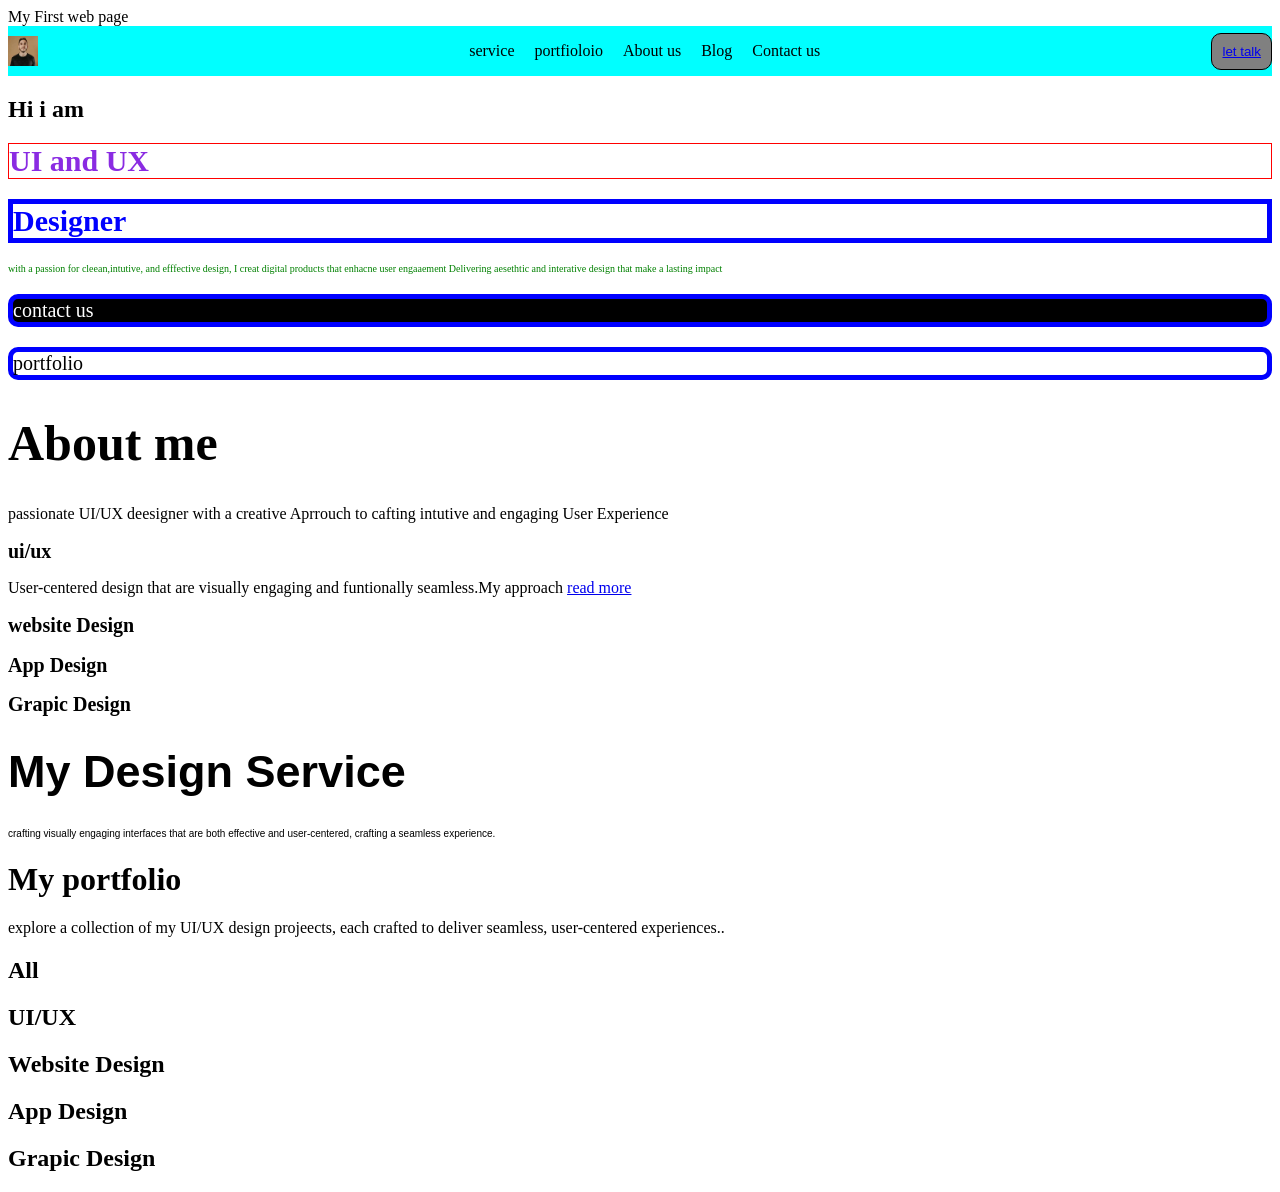
==== index.html @ 85919f8f "done peyen pic on the web" ====
<html lang="en-us-kh">
  <head>
    <meta charset="UTF8" />
    <tittle>My First web page</tittle>
    <link rel="stylesheet" href="style.css" />
  </head>

  <body>
    <header class="header">
      <img
        src="./asset/download.jpg"
        alt="jinomoto piseyrio"
        height="30"
        width="30"
      />

      <ul>
        <li>service</li>
        <li>portfioloio</li>
        <li>About us</li>
        <li>Blog</li>
        <li>Contact us</li>
      </ul>

      <button type="button"><a href="lets-talk.html">let talk</a></button>
    </header>
    <h2>Hi i am</h2>
    <h1 id="ux">UI and UX</h1>
    <h1 id="ui">Designer</h1>
    <p id="paragraph">
      with a passion for cleean,intutive, and efffective design, I creat digital
      products that enhacne user engaaement Delivering aesethtic and interative
      design that make a lasting impact
    </p>
    <p id="contact">contact us</p>
    <p id="portfolio">portfolio</p>
    <h1 id="AM">About me</h1>
    <p>
      passionate UI/UX deesigner with a creative Aprrouch to cafting intutive
      and engaging User Experience
    </p>
    <h2 id="uud">ui/ux</h2>
    <p> User-centered design that are visually engaging and funtionally seamless.My approach <a href="read-more.html">read more</a> </p>

       <h2 id="wbd">website Design</h2>
    <h2 id="AD">App Design</h2>
    <h2 id="GD">Grapic Design</h2>
    <h1 id="MDS">My Design Service</h1>
    <p id="service-intro">
      crafting visually engaging interfaces that are both effective and
      user-centered, crafting a seamless experience.
    </p>
    <h1>My portfolio</h1>
    <p>
      explore a collection of my UI/UX design projeects, each crafted to deliver
      seamless, user-centered experiences..
    </p>
    <h2>All</h2>
    <h2>UI/UX</h2>
    <h2>Website Design</h2>
    <h2>App Design</h2>
    <h2>Grapic Design</h2>
  </body>
</html>
---- style.css ----
body {
  background-color: white;
}

.header {
  background-color: aqua;
  display: flex;

  justify-content: space-between;
  align-items: center;
}

.header ul {
  background-color: aqua;
  display: flex;
  list-style-type: none;
  justify-content: space-between;
  align-items: justify-between;
  gap: 20px;
}

.header button {
  background-color: gray;
  border: 1px solid black;
  padding: 10px;
  border-radius: 10px;
}

.header button:hover {
  background-color: red;
}

#ux {
  color: blueviolet;
  gap: 100px;
  size: 30px;
  font-size: 30px;
  border: 1px solid red;
}
#ui {
  color: blue;
  gap: 100px;
  size: 30px;
  font-size: 30px;
  border: 5px solid blue;
}

#paragraph {
  color: green;
  gap: 30px;
  size: 80px;
  font-size: 10px;
}

#contact {
  color: white;
  gap: 30px;
  size: 80px;
  font-size: 20px;
  border: 5px solid blue;
  background-color: black;
  border-radius: 10px;
}
#portfolio {
  color: black;
  gap: 20px;
  size: 80px;
  font-size: 20px;
  border: 5px solid blue;
  background-color: white;
  border-radius: 10px;
}
#Am {
  color: black;
  font-size: 50px;
  background-color: white;
}
#MDS {
  font-family: Arial, sans-serif;
  color: black;
  font-size: 45px;
  gap: 20px;
}

#uud {
  color: black;
  gap: 20px;
  font-size: 20px;
  font-family: Cambria, Cochin, Georgia, Times, "Times New Roman", serif;
}

#wbd {
  color: black;
  gap: 20px;
  font-size: 20px;
  font-family: Cambria, Cochin, Georgia, Times, "Times New Roman", serif;
}
#AD {
  color: black;
  gap: 20px;
  font-size: 20px;
  font-family: Cambria, Cochin, Georgia, Times, "Times New Roman", serif;
}
#GD {
  color: black;
  gap: 20px;
  font-size: 20px;
  font-family: Cambria, Cochin, Georgia, Times, "Times New Roman", serif;
}

#service-intro {
  font-family: Arial, sans-serif;
  color: black;
  font-size: 10px;
  gap: 5px;
}
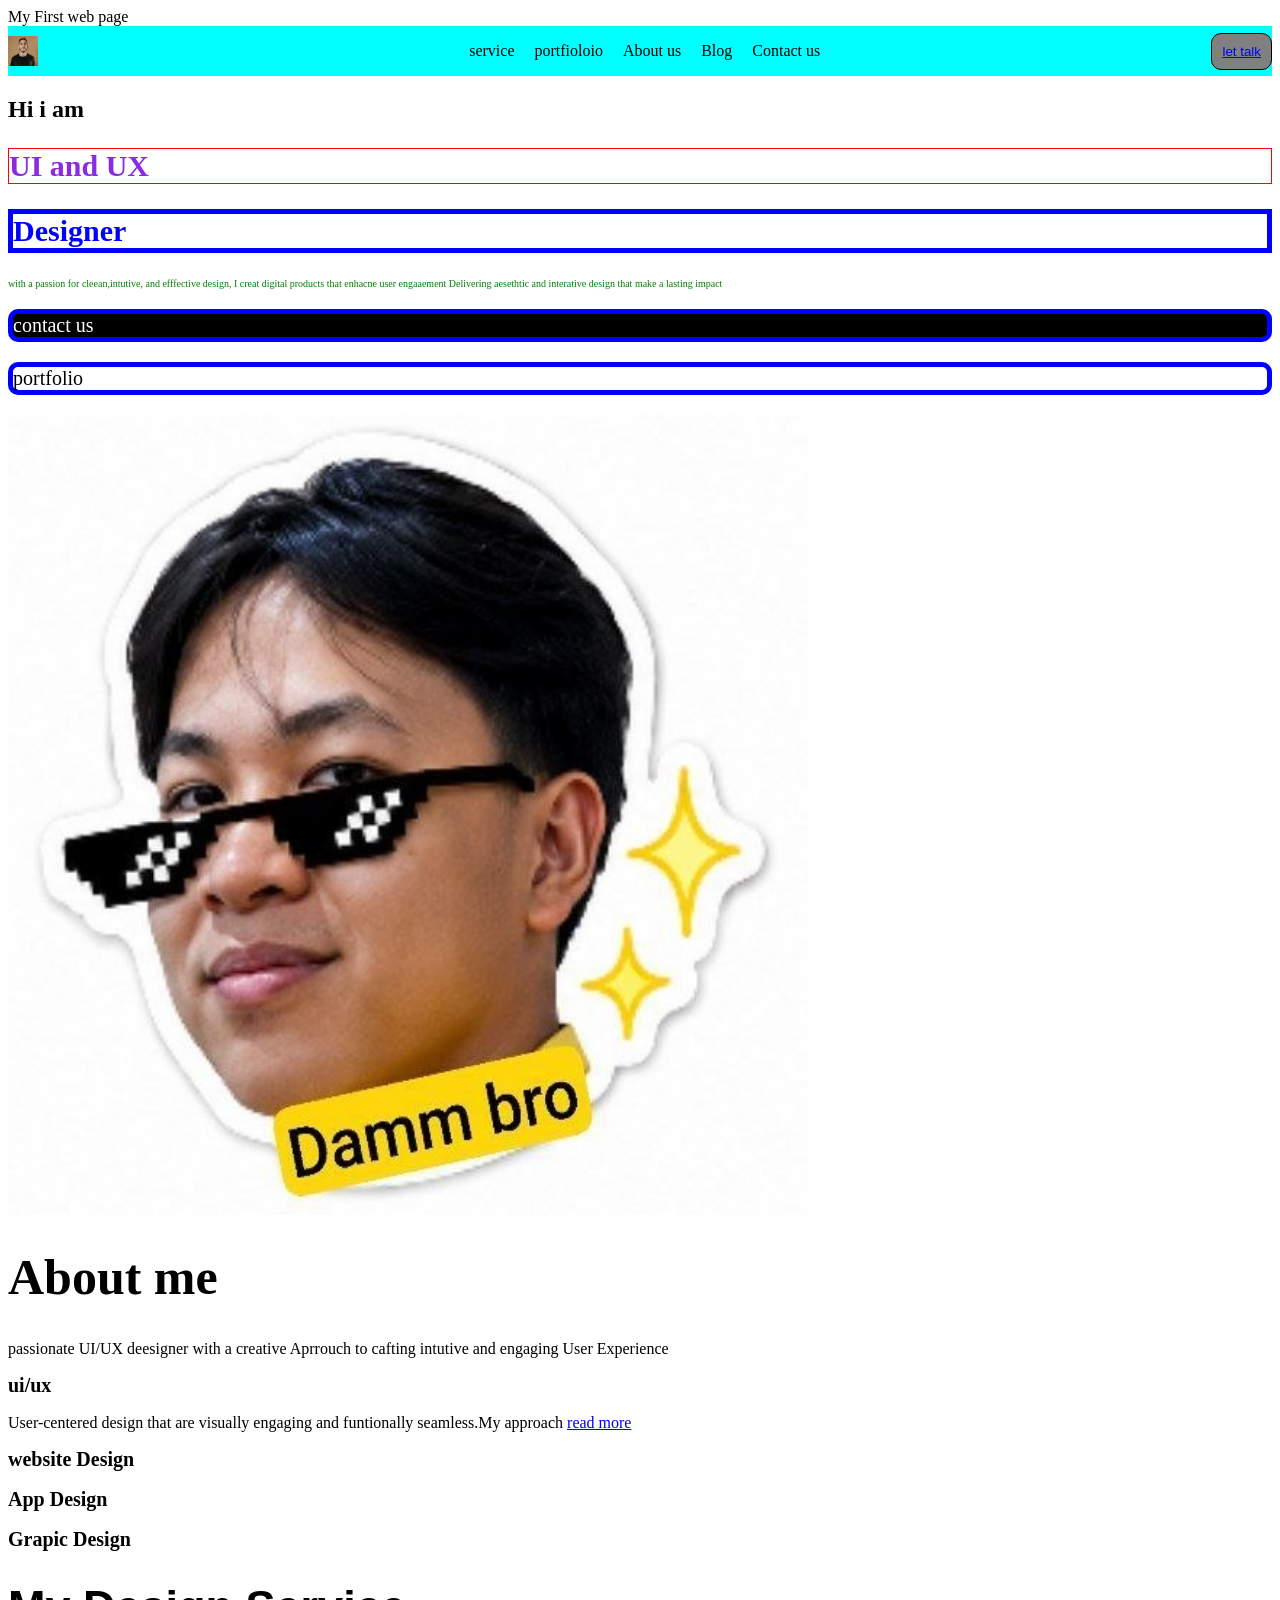
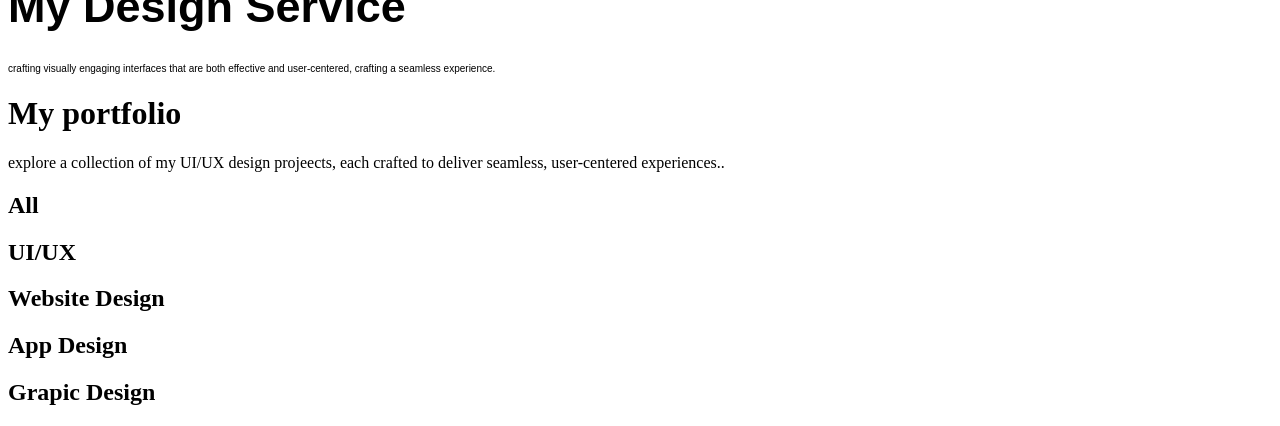
==== commit 1b73753c: "bro i so'" ====
--- a/index.html
+++ b/index.html
@@ -24,6 +24,7 @@
 
       <button type="button"><a href="lets-talk.html">let talk</a></button>
     </header>
+    <nav>
     <h2>Hi i am</h2>
     <h1 id="ux">UI and UX</h1>
     <h1 id="ui">Designer</h1>
@@ -34,6 +35,11 @@
     </p>
     <p id="contact">contact us</p>
     <p id="portfolio">portfolio</p>
+    </nav>
+    <nav>
+      <img src="./asset/py.jpg" alt="py" height="800" width="800" />
+
+    </nav>
     <h1 id="AM">About me</h1>
     <p>
       passionate UI/UX deesigner with a creative Aprrouch to cafting intutive
--- a/style.css
+++ b/style.css
@@ -114,3 +114,10 @@
   font-size: 10px;
   gap: 5px;
 }
+
+#upper {
+  display: flex;
+  grid-row: 1/2;
+  grid-column: 1/3;
+  
+}
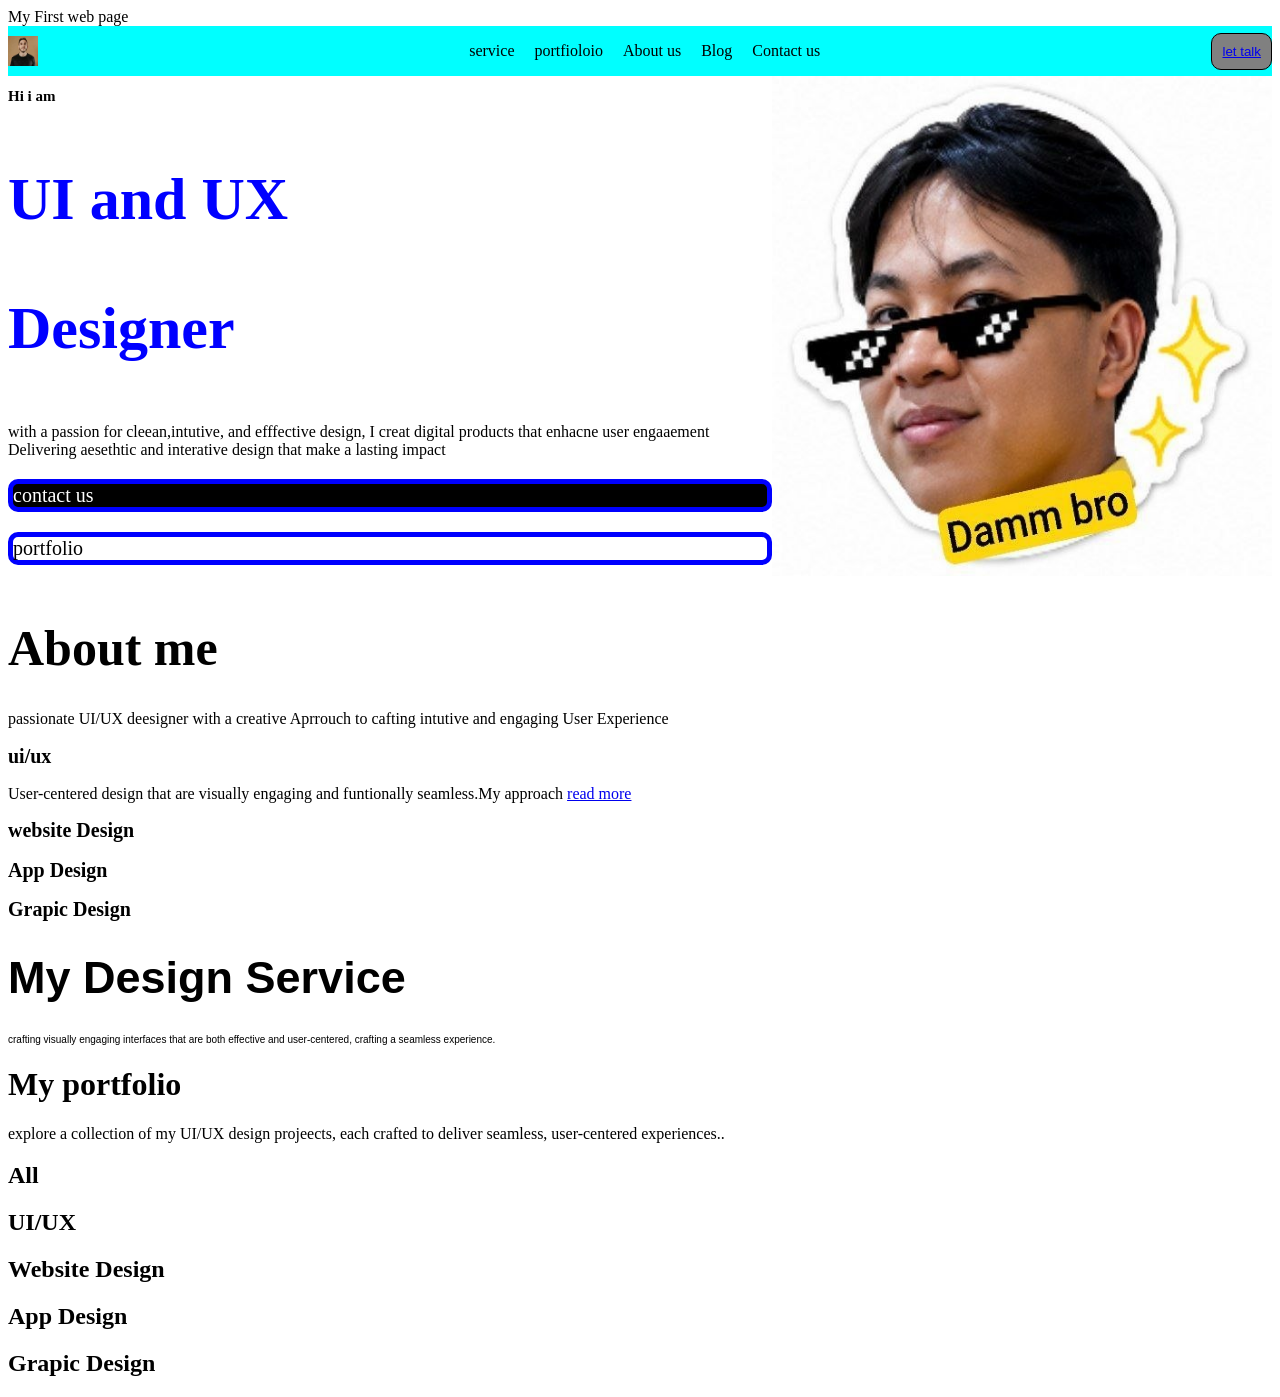
==== commit ccb3ccd8: "fix ban klash" ====
--- a/index.html
+++ b/index.html
@@ -24,31 +24,37 @@
 
       <button type="button"><a href="lets-talk.html">let talk</a></button>
     </header>
-    <nav>
-    <h2>Hi i am</h2>
-    <h1 id="ux">UI and UX</h1>
-    <h1 id="ui">Designer</h1>
-    <p id="paragraph">
-      with a passion for cleean,intutive, and efffective design, I creat digital
-      products that enhacne user engaaement Delivering aesethtic and interative
-      design that make a lasting impact
-    </p>
-    <p id="contact">contact us</p>
-    <p id="portfolio">portfolio</p>
-    </nav>
-    <nav>
-      <img src="./asset/py.jpg" alt="py" height="800" width="800" />
-
-    </nav>
+    <main>
+      <nav class="upper">
+        <nav>
+          <h2 class="upper-2">Hi i am</h2>
+          <h1 class="upper-3" >UI and UX</h1>
+          <h1 class="upper-4">Designer</h1>
+          <p class="upper-5">
+            with a passion for cleean,intutive, and efffective design, I creat
+            digital products that enhacne user engaaement Delivering aesethtic
+            and interative design that make a lasting impact
+          </p>
+          <p id="contact">contact us</p>
+          <p id="portfolio">portfolio</p>
+        </nav>
+        <nav>
+          <img src="./asset/py.jpg" alt="py" height="500" width="500" />
+        </nav>
+      </nav>
+    </main>
     <h1 id="AM">About me</h1>
     <p>
       passionate UI/UX deesigner with a creative Aprrouch to cafting intutive
       and engaging User Experience
     </p>
     <h2 id="uud">ui/ux</h2>
-    <p> User-centered design that are visually engaging and funtionally seamless.My approach <a href="read-more.html">read more</a> </p>
+    <p>
+      User-centered design that are visually engaging and funtionally
+      seamless.My approach <a href="read-more.html">read more</a>
+    </p>
 
-       <h2 id="wbd">website Design</h2>
+    <h2 id="wbd">website Design</h2>
     <h2 id="AD">App Design</h2>
     <h2 id="GD">Grapic Design</h2>
     <h1 id="MDS">My Design Service</h1>
--- a/style.css
+++ b/style.css
@@ -115,9 +115,32 @@
   gap: 5px;
 }
 
-#upper {
+.upper {
+   background-color: white;
   display: flex;
-  grid-row: 1/2;
-  grid-column: 1/3;
+  list-style-type: none;
+  justify-content: space-between;
+  align-items: justify-between;
+  font-family:'Times New Roman', Times, serif
+
+}
+
+.upper-2 {
+  color: black;
+  font-size: 15px;
+  font-family:'Times New Roman', Times, serif
+}
+
+.upper-3 {
+  color: blue;
+  font-size: 60px;
+  font-family:'Times New Roman', Times, serif
   
 }
+.upper-4 {
+  color: blue;
+  font-size: 60px;
+  font-family:'Times New Roman', Times, serif
+  
+}
+
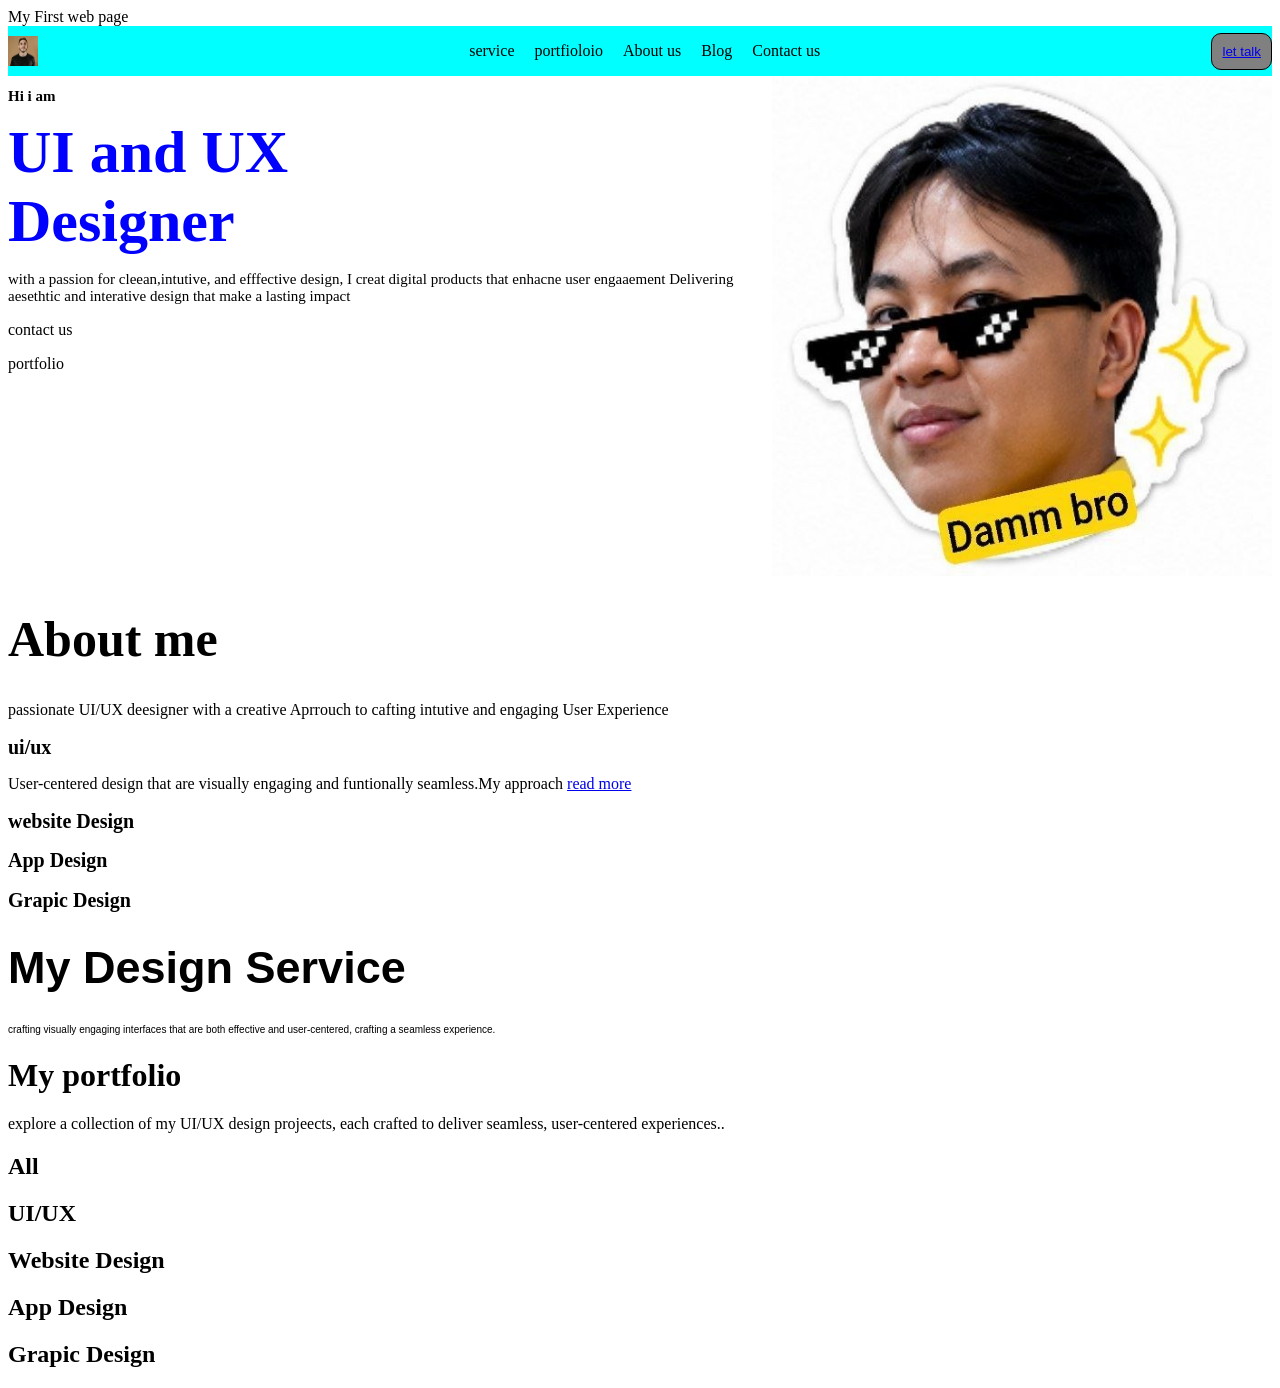
==== commit 5da91945: "here bro bro" ====
--- a/index.html
+++ b/index.html
@@ -28,15 +28,17 @@
       <nav class="upper">
         <nav>
           <h2 class="upper-2">Hi i am</h2>
-          <h1 class="upper-3" >UI and UX</h1>
+          <h1 class="upper-3">UI and UX</h1>
           <h1 class="upper-4">Designer</h1>
           <p class="upper-5">
             with a passion for cleean,intutive, and efffective design, I creat
             digital products that enhacne user engaaement Delivering aesethtic
             and interative design that make a lasting impact
           </p>
-          <p id="contact">contact us</p>
-          <p id="portfolio">portfolio</p>
+          <nav >
+          <p >contact us</p>
+          <p >portfolio</p>
+          </nav>
         </nav>
         <nav>
           <img src="./asset/py.jpg" alt="py" height="500" width="500" />
--- a/style.css
+++ b/style.css
@@ -52,13 +52,14 @@
   font-size: 10px;
 }
 
+
 #contact {
   color: white;
   gap: 30px;
   size: 80px;
   font-size: 20px;
   border: 5px solid blue;
-  background-color: black;
+  background-color: blue ;
   border-radius: 10px;
 }
 #portfolio {
@@ -66,9 +67,9 @@
   gap: 20px;
   size: 80px;
   font-size: 20px;
-  border: 5px solid blue;
+  border: 3px solid blue;
   background-color: white;
-  border-radius: 10px;
+  border-radius: 5px;
 }
 #Am {
   color: black;
@@ -121,26 +122,35 @@
   list-style-type: none;
   justify-content: space-between;
   align-items: justify-between;
-  font-family:'Times New Roman', Times, serif
+  font-family:'Times New Roman', Times, serif;
 
 }
 
 .upper-2 {
   color: black;
   font-size: 15px;
-  font-family:'Times New Roman', Times, serif
+  font-family:'Times New Roman', Times, serif;
 }
 
 .upper-3 {
   color: blue;
   font-size: 60px;
-  font-family:'Times New Roman', Times, serif
+  font-family:'Times New Roman', Times, serif;
+  margin: 0%;
   
 }
 .upper-4 {
   color: blue;
   font-size: 60px;
-  font-family:'Times New Roman', Times, serif
+  font-family:'Times New Roman', Times, serif;
+  margin: 0%;
   
 }
+.upper-5 {
+  color:black;
+  font-size: 15px;
+  font-family:'Times New Roman', Times, serif;
+}
 
+
+
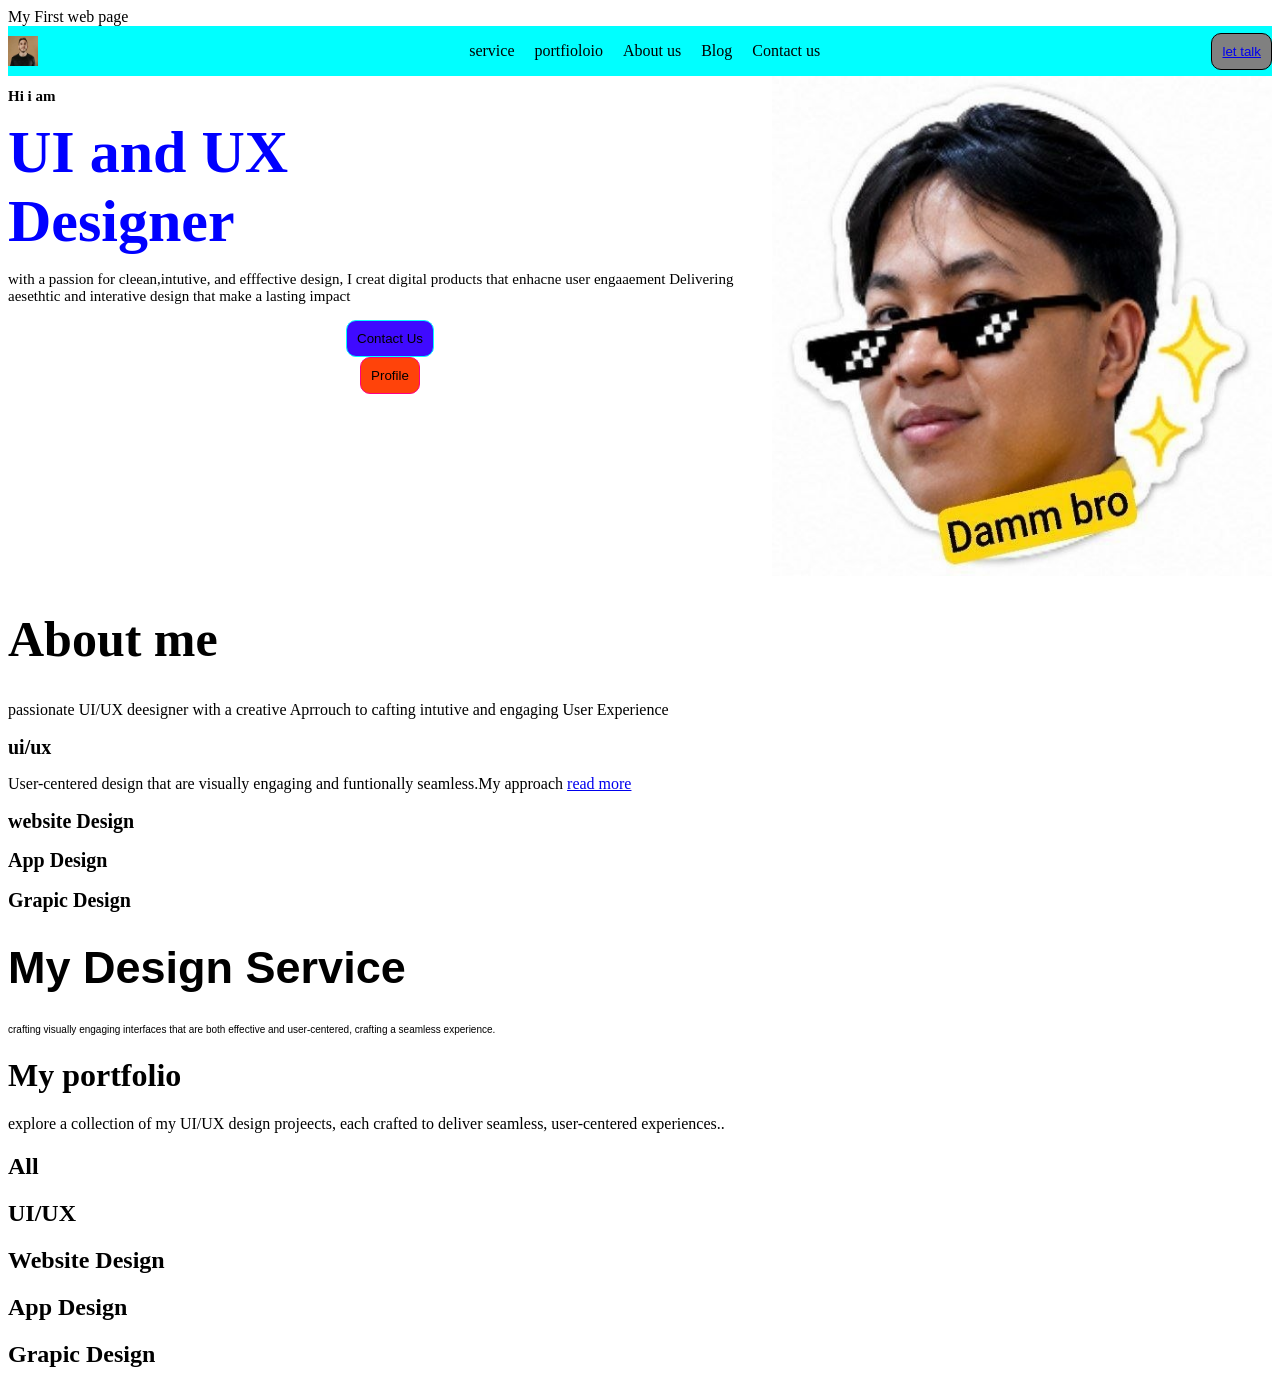
==== commit b75b7a86: "dont know how to fix" ====
--- a/index.html
+++ b/index.html
@@ -35,9 +35,11 @@
             digital products that enhacne user engaaement Delivering aesethtic
             and interative design that make a lasting impact
           </p>
-          <nav >
-          <p >contact us</p>
-          <p >portfolio</p>
+          <nav class="upper-6">
+            <button class="button">Contact Us</button>
+          </nav>
+          <nav class="upper-7">
+            <button class="button">Profile</button>
           </nav>
         </nav>
         <nav>
--- a/style.css
+++ b/style.css
@@ -52,14 +52,13 @@
   font-size: 10px;
 }
 
-
 #contact {
   color: white;
   gap: 30px;
   size: 80px;
   font-size: 20px;
   border: 5px solid blue;
-  background-color: blue ;
+  background-color: blue;
   border-radius: 10px;
 }
 #portfolio {
@@ -117,40 +116,60 @@
 }
 
 .upper {
-   background-color: white;
+  background-color: white;
   display: flex;
   list-style-type: none;
   justify-content: space-between;
   align-items: justify-between;
-  font-family:'Times New Roman', Times, serif;
-
+  font-family: "Times New Roman", Times, serif;
 }
 
 .upper-2 {
   color: black;
   font-size: 15px;
-  font-family:'Times New Roman', Times, serif;
+  font-family: "Times New Roman", Times, serif;
 }
 
 .upper-3 {
   color: blue;
   font-size: 60px;
-  font-family:'Times New Roman', Times, serif;
+  font-family: "Times New Roman", Times, serif;
   margin: 0%;
-  
 }
 .upper-4 {
   color: blue;
   font-size: 60px;
-  font-family:'Times New Roman', Times, serif;
+  font-family: "Times New Roman", Times, serif;
   margin: 0%;
-  
 }
 .upper-5 {
-  color:black;
+  color: black;
   font-size: 15px;
-  font-family:'Times New Roman', Times, serif;
+  font-family: "Times New Roman", Times, serif;
 }
 
+.upper-6 {
+  display: flex;
+  list-style-type: none;
+  justify-content: center;
+  gap: 20px;
+}
 
-
+.upper-6 .button {
+  background-color: rgb(63, 10, 255);
+  border: 1px solid rgb(0, 255, 255);
+  padding: 10px;
+  border-radius: 10px;
+}
+.upper-7 {
+  display: flex;
+  list-style-type: none;
+  justify-content: center;
+  gap: 20px;
+}
+.upper-7 .button {
+  background-color: rgb(255, 67, 10);
+  border: 1px solid rgb(255, 0, 132);
+  padding: 10px;
+  border-radius: 10px;
+}
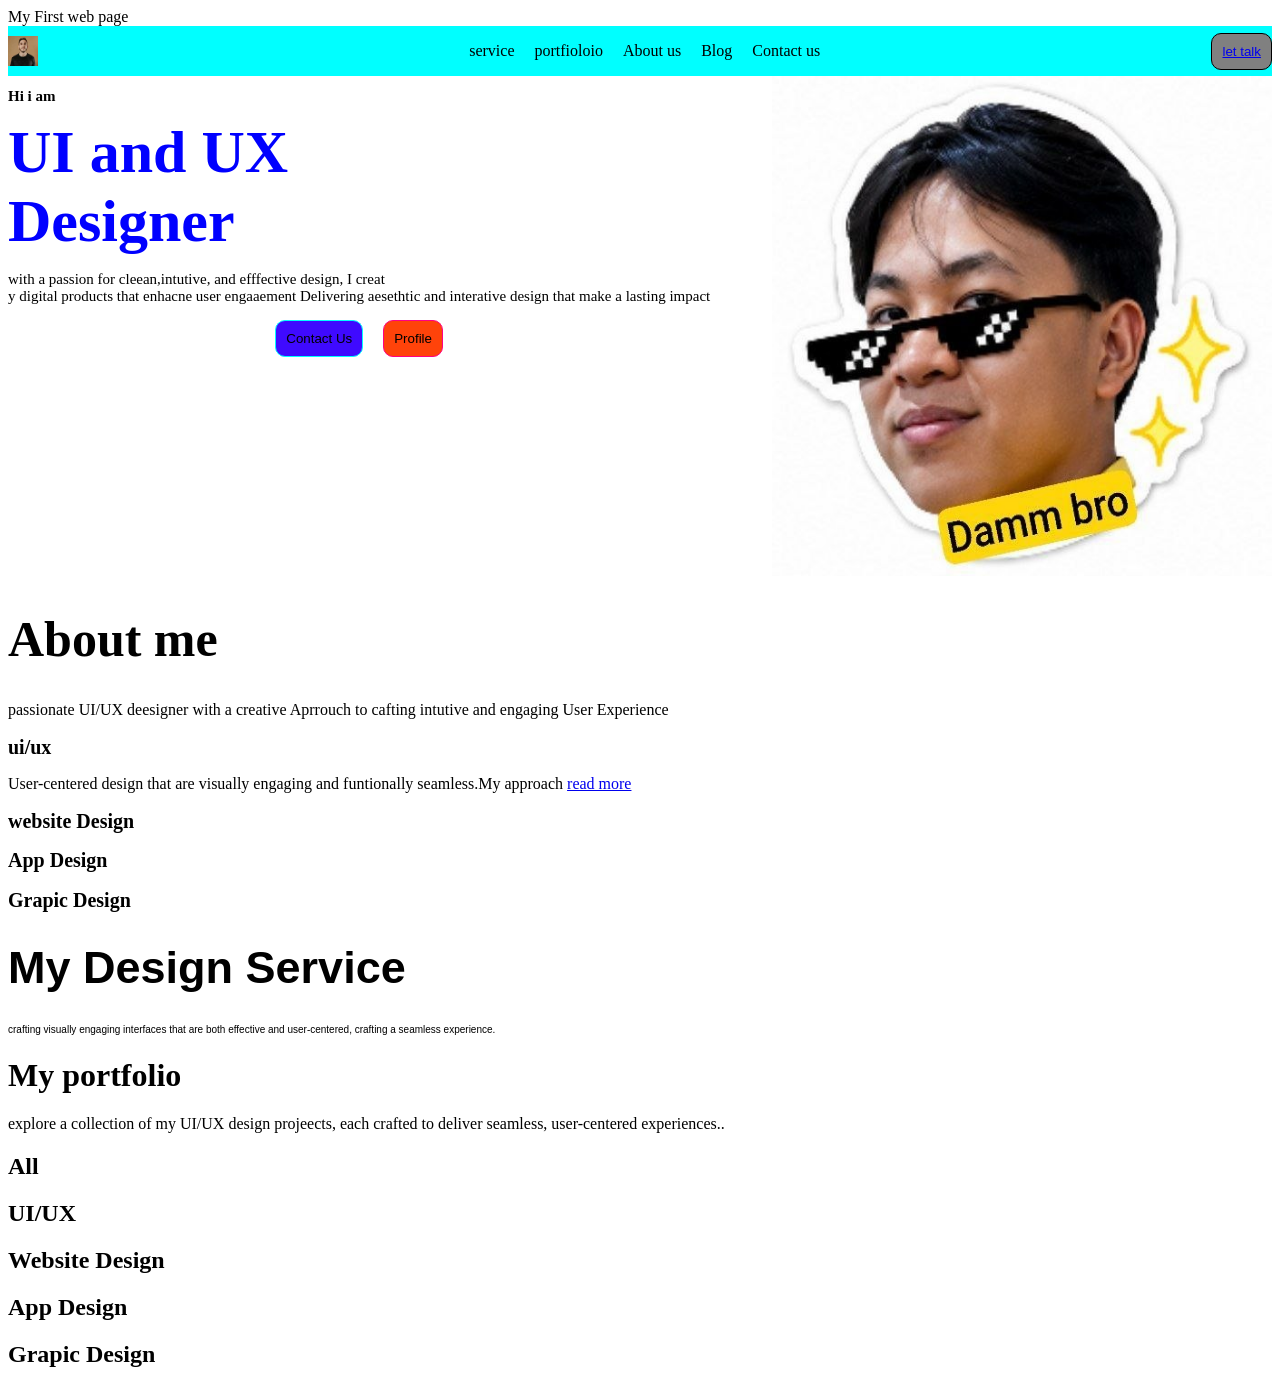
==== commit 04713b91: "i dont do anything yet" ====
--- a/index.html
+++ b/index.html
@@ -31,15 +31,13 @@
           <h1 class="upper-3">UI and UX</h1>
           <h1 class="upper-4">Designer</h1>
           <p class="upper-5">
-            with a passion for cleean,intutive, and efffective design, I creat
+            with a passion for cleean,intutive, and efffective design, I creat <br>y
             digital products that enhacne user engaaement Delivering aesethtic
             and interative design that make a lasting impact
           </p>
           <nav class="upper-6">
-            <button class="button">Contact Us</button>
-          </nav>
-          <nav class="upper-7">
-            <button class="button">Profile</button>
+            <button class="btn-contact">Contact Us</button>
+            <button class="btn-profile">Profile</button>
           </nav>
         </nav>
         <nav>
--- a/style.css
+++ b/style.css
@@ -155,21 +155,21 @@
   gap: 20px;
 }
 
-.upper-6 .button {
+.upper-6 .btn-contact {
   background-color: rgb(63, 10, 255);
   border: 1px solid rgb(0, 255, 255);
   padding: 10px;
   border-radius: 10px;
+  space-between: 20px;
 }
-.upper-7 {
-  display: flex;
-  list-style-type: none;
-  justify-content: center;
-  gap: 20px;
-}
-.upper-7 .button {
+.upper-6 .btn-profile {
   background-color: rgb(255, 67, 10);
   border: 1px solid rgb(255, 0, 132);
   padding: 10px;
   border-radius: 10px;
+  space-between: 20px;
 }
+
+
+
+
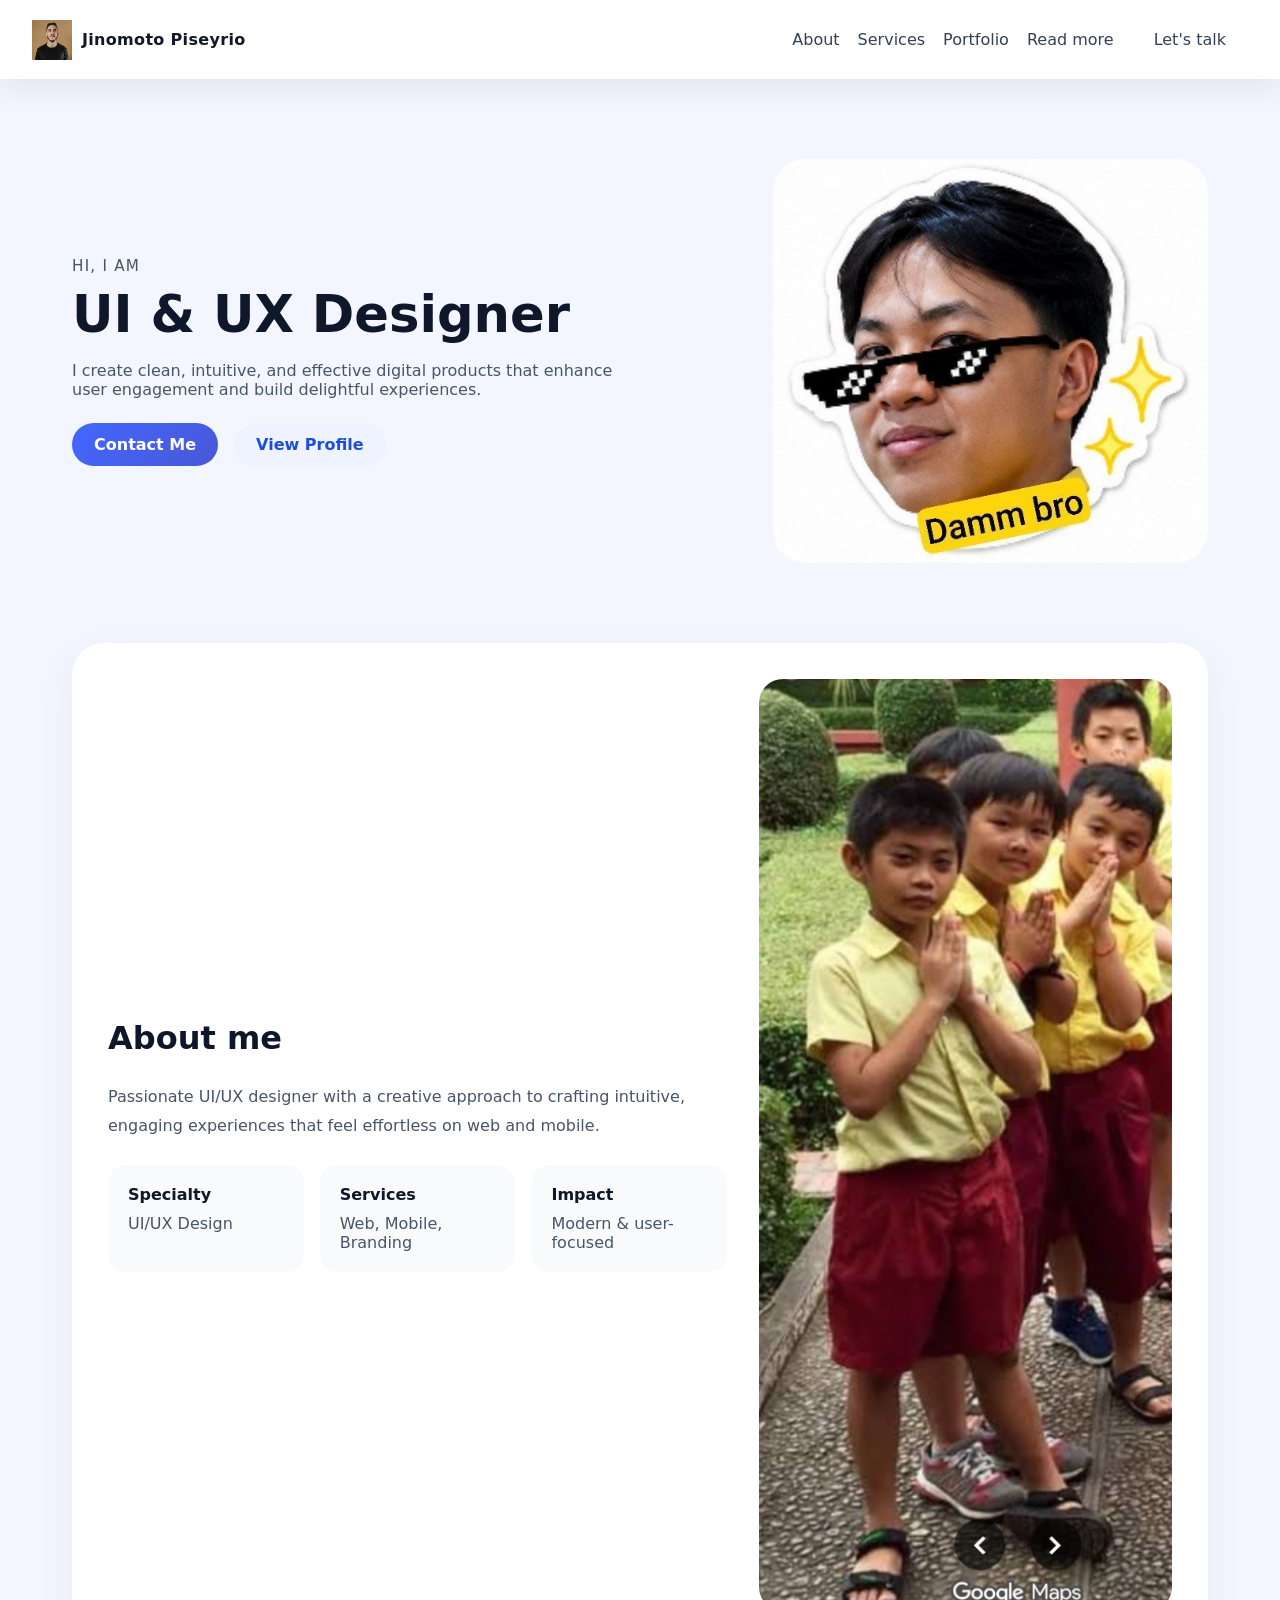
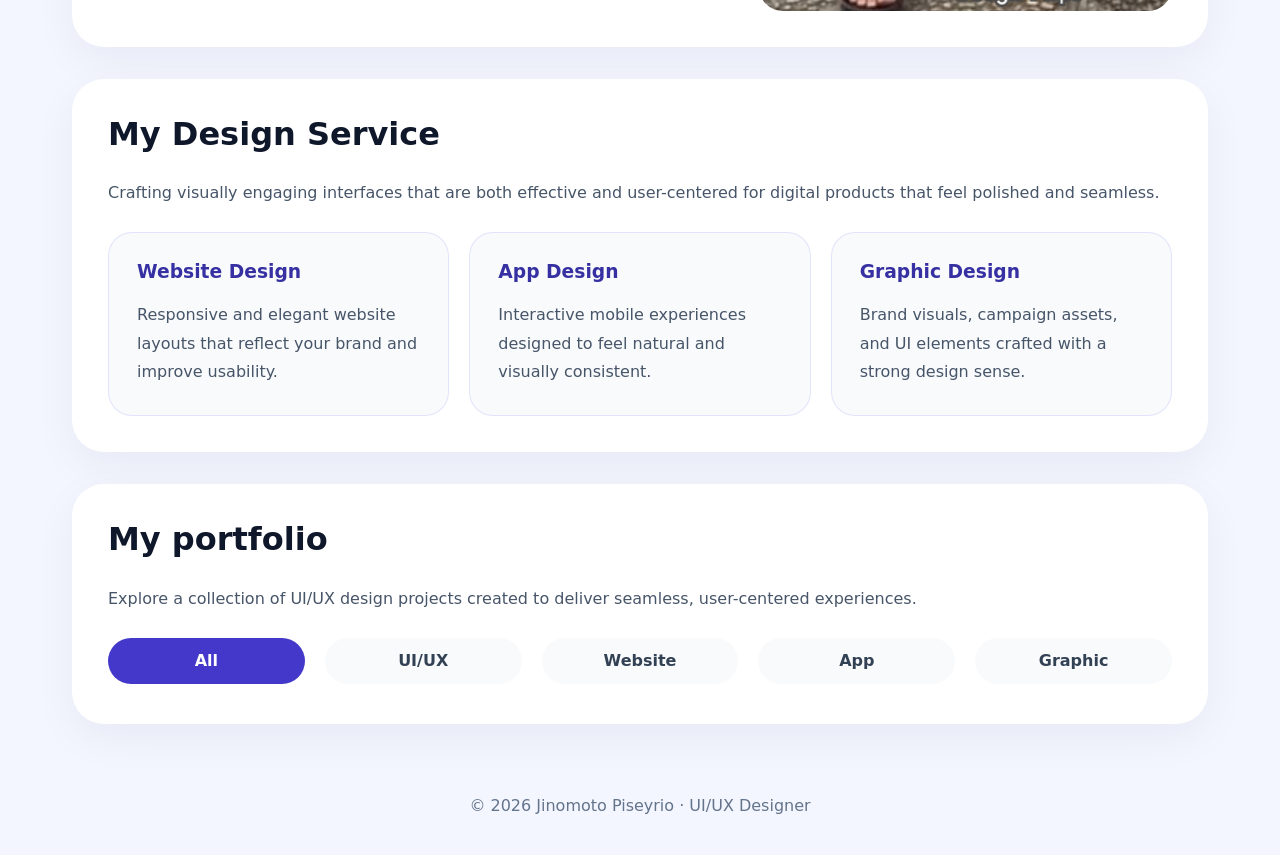
==== commit 07b7b72e: "i let aii help me fix the bug and have some new design" ====
--- a/index.html
+++ b/index.html
@@ -1,78 +1,109 @@
-<html lang="en-us-kh">
+<!DOCTYPE html>
+<html lang="en">
   <head>
-    <meta charset="UTF8" />
-    <tittle>My First web page</tittle>
+    <meta charset="UTF-8" />
+    <meta name="viewport" content="width=device-width, initial-scale=1.0" />
+    <title>UI/UX Designer Portfolio</title>
     <link rel="stylesheet" href="style.css" />
   </head>
 
   <body>
     <header class="header">
-      <img
-        src="./asset/download.jpg"
-        alt="jinomoto piseyrio"
-        height="30"
-        width="30"
-      />
+      <a class="logo" href="index.html">
+        <img src="./asset/download.jpg" alt="Designer logo" width="40" height="40" />
+        <span>Jinomoto Piseyrio</span>
+      </a>
+      <nav class="nav-menu">
+        <a href="#about">About</a>
+        <a href="#services">Services</a>
+        <a href="#portfolio">Portfolio</a>
+        <a href="read-more.html">Read more</a>
+        <a class="btn-link" href="lets-talk.html">Let's talk</a>
+      </nav>
+    </header>
 
-      <ul>
-        <li>service</li>
-        <li>portfioloio</li>
-        <li>About us</li>
-        <li>Blog</li>
-        <li>Contact us</li>
-      </ul>
+    <main class="page-content">
+      <section class="hero">
+        <div class="hero-copy">
+          <p class="hero-label">Hi, I am</p>
+          <h1>UI & UX Designer</h1>
+          <p class="hero-text">
+            I create clean, intuitive, and effective digital products that enhance user engagement and build delightful experiences.
+          </p>
+          <div class="hero-actions">
+            <a class="btn btn-primary" href="lets-talk.html">Contact Me</a>
+            <a class="btn btn-secondary" href="read-more.html">View Profile</a>
+          </div>
+        </div>
+        <div class="hero-image">
+          <img src="./asset/py.jpg" alt="Designer working on a project" />
+        </div>
+      </section>
 
-      <button type="button"><a href="lets-talk.html">let talk</a></button>
-    </header>
-    <main>
-      <nav class="upper">
-        <nav>
-          <h2 class="upper-2">Hi i am</h2>
-          <h1 class="upper-3">UI and UX</h1>
-          <h1 class="upper-4">Designer</h1>
-          <p class="upper-5">
-            with a passion for cleean,intutive, and efffective design, I creat <br>y
-            digital products that enhacne user engaaement Delivering aesethtic
-            and interative design that make a lasting impact
+      <section id="about" class="section about-section">
+        <div class="section-content">
+          <h2>About me</h2>
+          <p>
+            Passionate UI/UX designer with a creative approach to crafting intuitive, engaging experiences that feel effortless on web and mobile.
           </p>
-          <nav class="upper-6">
-            <button class="btn-contact">Contact Us</button>
-            <button class="btn-profile">Profile</button>
-          </nav>
-        </nav>
-        <nav>
-          <img src="./asset/py.jpg" alt="py" height="500" width="500" />
-        </nav>
-      </nav>
+          <div class="about-grid">
+            <div class="about-card">
+              <strong>Specialty</strong>
+              <span>UI/UX Design</span>
+            </div>
+            <div class="about-card">
+              <strong>Services</strong>
+              <span>Web, Mobile, Branding</span>
+            </div>
+            <div class="about-card">
+              <strong>Impact</strong>
+              <span>Modern & user-focused</span>
+            </div>
+          </div>
+        </div>
+        <div class="about-image">
+          <img src="./asset/ajing.png" alt="Designer portrait" />
+        </div>
+      </section>
+
+      <section id="services" class="section services-section">
+        <h2>My Design Service</h2>
+        <p class="section-intro">
+          Crafting visually engaging interfaces that are both effective and user-centered for digital products that feel polished and seamless.
+        </p>
+        <div class="service-grid">
+          <article class="service-card">
+            <h3>Website Design</h3>
+            <p>Responsive and elegant website layouts that reflect your brand and improve usability.</p>
+          </article>
+          <article class="service-card">
+            <h3>App Design</h3>
+            <p>Interactive mobile experiences designed to feel natural and visually consistent.</p>
+          </article>
+          <article class="service-card">
+            <h3>Graphic Design</h3>
+            <p>Brand visuals, campaign assets, and UI elements crafted with a strong design sense.</p>
+          </article>
+        </div>
+      </section>
+
+      <section id="portfolio" class="section portfolio-section">
+        <h2>My portfolio</h2>
+        <p>
+          Explore a collection of UI/UX design projects created to deliver seamless, user-centered experiences.
+        </p>
+        <div class="portfolio-tags">
+          <span class="tag active">All</span>
+          <span class="tag">UI/UX</span>
+          <span class="tag">Website</span>
+          <span class="tag">App</span>
+          <span class="tag">Graphic</span>
+        </div>
+      </section>
     </main>
-    <h1 id="AM">About me</h1>
-    <p>
-      passionate UI/UX deesigner with a creative Aprrouch to cafting intutive
-      and engaging User Experience
-    </p>
-    <h2 id="uud">ui/ux</h2>
-    <p>
-      User-centered design that are visually engaging and funtionally
-      seamless.My approach <a href="read-more.html">read more</a>
-    </p>
 
-    <h2 id="wbd">website Design</h2>
-    <h2 id="AD">App Design</h2>
-    <h2 id="GD">Grapic Design</h2>
-    <h1 id="MDS">My Design Service</h1>
-    <p id="service-intro">
-      crafting visually engaging interfaces that are both effective and
-      user-centered, crafting a seamless experience.
-    </p>
-    <h1>My portfolio</h1>
-    <p>
-      explore a collection of my UI/UX design projeects, each crafted to deliver
-      seamless, user-centered experiences..
-    </p>
-    <h2>All</h2>
-    <h2>UI/UX</h2>
-    <h2>Website Design</h2>
-    <h2>App Design</h2>
-    <h2>Grapic Design</h2>
+    <footer class="footer">
+      <p>© 2026 Jinomoto Piseyrio · UI/UX Designer</p>
+    </footer>
   </body>
 </html>
--- a/style.css
+++ b/style.css
@@ -1,175 +1,360 @@
+* {
+  box-sizing: border-box;
+}
+
+html,
 body {
-  background-color: white;
+  margin: 0;
+  padding: 0;
+}
+
+body {
+  font-family: Inter, system-ui, -apple-system, BlinkMacSystemFont, "Segoe UI", sans-serif;
+  background-color: #f3f6ff;
+  color: #111827;
+}
+
+img {
+  max-width: 100%;
+  display: block;
+}
+
+a {
+  color: inherit;
+  text-decoration: none;
+}
+
+button,
+.btn {
+  border: none;
+  cursor: pointer;
+  font: inherit;
 }
 
 .header {
-  background-color: aqua;
+  position: sticky;
+  top: 0;
+  z-index: 10;
   display: flex;
-
+  align-items: center;
   justify-content: space-between;
-  align-items: center;
-}
-
-.header ul {
-  background-color: aqua;
+  gap: 24px;
+  padding: 18px 32px;
+  background-color: #ffffff;
+  box-shadow: 0 10px 30px rgba(15, 23, 42, 0.08);
+}
+
+.logo {
+  display: inline-flex;
+  align-items: center;
+  gap: 10px;
+  font-weight: 700;
+  letter-spacing: 0.02em;
+}
+
+.nav-menu {
   display: flex;
-  list-style-type: none;
-  justify-content: space-between;
-  align-items: justify-between;
+  flex-wrap: wrap;
+  gap: 18px;
+  align-items: center;
+}
+
+.nav-menu a {
+  color: #334155;
+  font-weight: 500;
+}
+
+.btn-link,
+.btn {
+  display: inline-flex;
+  align-items: center;
+  justify-content: center;
+  padding: 12px 22px;
+  border-radius: 999px;
+  font-weight: 600;
+}
+
+.btn-primary {
+  background: linear-gradient(135deg, #4367ff 0%, #4858d7 100%);
+  color: #ffffff;
+}
+
+.btn-secondary {
+  background-color: #eff3ff;
+  color: #1d4ed8;
+}
+
+.page-content {
+  max-width: 1200px;
+  margin: 0 auto;
+  padding: 32px;
+}
+
+.hero {
+  display: grid;
+  grid-template-columns: 1.2fr 0.8fr;
+  gap: 48px;
+  align-items: center;
+  padding: 48px 0;
+}
+
+.hero-copy {
+  max-width: 620px;
+}
+
+.hero-label {
+  margin: 0 0 16px;
+  color: #475569;
+  font-size: 0.95rem;
+  letter-spacing: 0.08em;
+  text-transform: uppercase;
+}
+
+.hero h1 {
+  margin: 0;
+  font-size: clamp(3rem, 4vw, 4.5rem);
+  line-height: 0.9;
+  color: #0f172a;
+}
+
+.hero-text {
+  margin: 24px 0;
+  max-width: 580px;
+  font-size: 1rem;
+  color: #475569;
+}
+
+.hero-actions {
+  display: flex;
+  flex-wrap: wrap;
+  gap: 16px;
+}
+
+.hero-image img {
+  border-radius: 32px;
+  object-fit: cover;
+  width: 100%;
+  max-height: 520px;
+}
+
+.section {
+  background: #ffffff;
+  border-radius: 32px;
+  padding: 36px;
+  margin-top: 32px;
+  box-shadow: 0 14px 44px rgba(15, 23, 42, 0.05);
+}
+
+.section h2 {
+  margin-top: 0;
+  font-size: 2rem;
+  color: #0f172a;
+}
+
+.section p {
+  color: #475569;
+  font-size: 1rem;
+  line-height: 1.8;
+}
+
+.about-section {
+  display: grid;
+  grid-template-columns: 1.2fr 0.8fr;
+  gap: 32px;
+  align-items: center;
+}
+
+.about-grid {
+  display: grid;
+  grid-template-columns: repeat(3, minmax(0, 1fr));
+  gap: 16px;
+  margin-top: 24px;
+}
+
+.about-card {
+  background: #f8fafc;
+  border-radius: 18px;
+  padding: 20px;
+}
+
+.about-card strong {
+  display: block;
+  margin-bottom: 10px;
+  color: #0f172a;
+}
+
+.about-card span {
+  color: #475569;
+}
+
+.about-image img {
+  width: 100%;
+  border-radius: 24px;
+  object-fit: cover;
+}
+
+.services-section .service-grid,
+.portfolio-section .portfolio-tags {
+  display: grid;
   gap: 20px;
 }
 
-.header button {
-  background-color: gray;
-  border: 1px solid black;
-  padding: 10px;
-  border-radius: 10px;
-}
-
-.header button:hover {
-  background-color: red;
-}
-
-#ux {
-  color: blueviolet;
-  gap: 100px;
-  size: 30px;
-  font-size: 30px;
-  border: 1px solid red;
-}
-#ui {
-  color: blue;
-  gap: 100px;
-  size: 30px;
-  font-size: 30px;
-  border: 5px solid blue;
-}
-
-#paragraph {
-  color: green;
-  gap: 30px;
-  size: 80px;
-  font-size: 10px;
-}
-
-#contact {
-  color: white;
-  gap: 30px;
-  size: 80px;
-  font-size: 20px;
-  border: 5px solid blue;
-  background-color: blue;
-  border-radius: 10px;
-}
-#portfolio {
-  color: black;
-  gap: 20px;
-  size: 80px;
-  font-size: 20px;
-  border: 3px solid blue;
-  background-color: white;
-  border-radius: 5px;
-}
-#Am {
-  color: black;
-  font-size: 50px;
-  background-color: white;
-}
-#MDS {
-  font-family: Arial, sans-serif;
-  color: black;
-  font-size: 45px;
-  gap: 20px;
-}
-
-#uud {
-  color: black;
-  gap: 20px;
-  font-size: 20px;
-  font-family: Cambria, Cochin, Georgia, Times, "Times New Roman", serif;
-}
-
-#wbd {
-  color: black;
-  gap: 20px;
-  font-size: 20px;
-  font-family: Cambria, Cochin, Georgia, Times, "Times New Roman", serif;
-}
-#AD {
-  color: black;
-  gap: 20px;
-  font-size: 20px;
-  font-family: Cambria, Cochin, Georgia, Times, "Times New Roman", serif;
-}
-#GD {
-  color: black;
-  gap: 20px;
-  font-size: 20px;
-  font-family: Cambria, Cochin, Georgia, Times, "Times New Roman", serif;
-}
-
-#service-intro {
-  font-family: Arial, sans-serif;
-  color: black;
-  font-size: 10px;
-  gap: 5px;
-}
-
-.upper {
-  background-color: white;
-  display: flex;
-  list-style-type: none;
-  justify-content: space-between;
-  align-items: justify-between;
-  font-family: "Times New Roman", Times, serif;
-}
-
-.upper-2 {
-  color: black;
-  font-size: 15px;
-  font-family: "Times New Roman", Times, serif;
-}
-
-.upper-3 {
-  color: blue;
-  font-size: 60px;
-  font-family: "Times New Roman", Times, serif;
-  margin: 0%;
-}
-.upper-4 {
-  color: blue;
-  font-size: 60px;
-  font-family: "Times New Roman", Times, serif;
-  margin: 0%;
-}
-.upper-5 {
-  color: black;
-  font-size: 15px;
-  font-family: "Times New Roman", Times, serif;
-}
-
-.upper-6 {
-  display: flex;
-  list-style-type: none;
+.service-grid {
+  grid-template-columns: repeat(3, minmax(0, 1fr));
+  margin-top: 24px;
+}
+
+.service-card {
+  border: 1px solid rgba(99, 102, 241, 0.15);
+  border-radius: 24px;
+  padding: 28px;
+  background: #f8fafc;
+}
+
+.service-card h3 {
+  margin-top: 0;
+  color: #3730a3;
+}
+
+.service-card p {
+  margin: 12px 0 0;
+}
+
+.portfolio-section {
+  padding-bottom: 40px;
+}
+
+.portfolio-tags {
+  grid-template-columns: repeat(auto-fit, minmax(110px, 1fr));
+  align-items: start;
+  margin-top: 24px;
+}
+
+.tag {
+  display: inline-flex;
+  align-items: center;
   justify-content: center;
-  gap: 20px;
-}
-
-.upper-6 .btn-contact {
-  background-color: rgb(63, 10, 255);
-  border: 1px solid rgb(0, 255, 255);
-  padding: 10px;
-  border-radius: 10px;
-  space-between: 20px;
-}
-.upper-6 .btn-profile {
-  background-color: rgb(255, 67, 10);
-  border: 1px solid rgb(255, 0, 132);
-  padding: 10px;
-  border-radius: 10px;
-  space-between: 20px;
-}
-
-
-
-
+  min-height: 46px;
+  padding: 0 18px;
+  border-radius: 999px;
+  background: #f8fafc;
+  color: #334155;
+  font-weight: 600;
+}
+
+.tag.active {
+  background: #4338ca;
+  color: #ffffff;
+}
+
+.footer {
+  text-align: center;
+  padding: 24px 32px;
+  color: #64748b;
+}
+
+.talk-page,
+.read-more-page {
+  max-width: 760px;
+  margin: 0 auto;
+  padding: 48px 32px 72px;
+}
+
+.talk-intro-section,
+.read-more-content {
+  margin-bottom: 32px;
+}
+
+.talk-form,
+.read-more-cards {
+  display: grid;
+  gap: 18px;
+}
+
+.talk-form label {
+  display: grid;
+  gap: 10px;
+  font-weight: 600;
+  color: #0f172a;
+}
+
+.talk-form input,
+.talk-form textarea {
+  width: 100%;
+  padding: 14px 16px;
+  border: 1px solid #cbd5e1;
+  border-radius: 16px;
+  background: #f8fafc;
+  color: #0f172a;
+}
+
+.talk-form button {
+  width: fit-content;
+  padding: 14px 24px;
+  background: #4338ca;
+  color: #ffffff;
+  border-radius: 16px;
+}
+
+.form-success {
+  padding: 18px 20px;
+  background: #eef2ff;
+  border: 1px solid #c7d2fe;
+  border-radius: 20px;
+  color: #3730a3;
+}
+
+.read-more-cards {
+  grid-template-columns: repeat(auto-fit, minmax(220px, 1fr));
+}
+
+.read-more-card {
+  background: #ffffff;
+  border-radius: 24px;
+  border: 1px solid rgba(148, 163, 184, 0.25);
+  padding: 28px;
+}
+
+.read-more-card h3 {
+  margin-top: 0;
+  color: #1e3a8a;
+}
+
+.read-more-card p {
+  margin: 14px 0 0;
+  color: #475569;
+}
+
+@media (max-width: 900px) {
+  .hero,
+  .about-section {
+    grid-template-columns: 1fr;
+  }
+
+  .header {
+    flex-direction: column;
+    align-items: stretch;
+  }
+
+  .nav-menu {
+    justify-content: center;
+  }
+}
+
+@media (max-width: 650px) {
+  .page-content {
+    padding: 24px 20px;
+  }
+
+  .section {
+    padding: 28px 24px;
+  }
+
+  .hero h1 {
+    font-size: 2.75rem;
+  }
+
+  .nav-menu {
+    gap: 12px;
+  }
+}
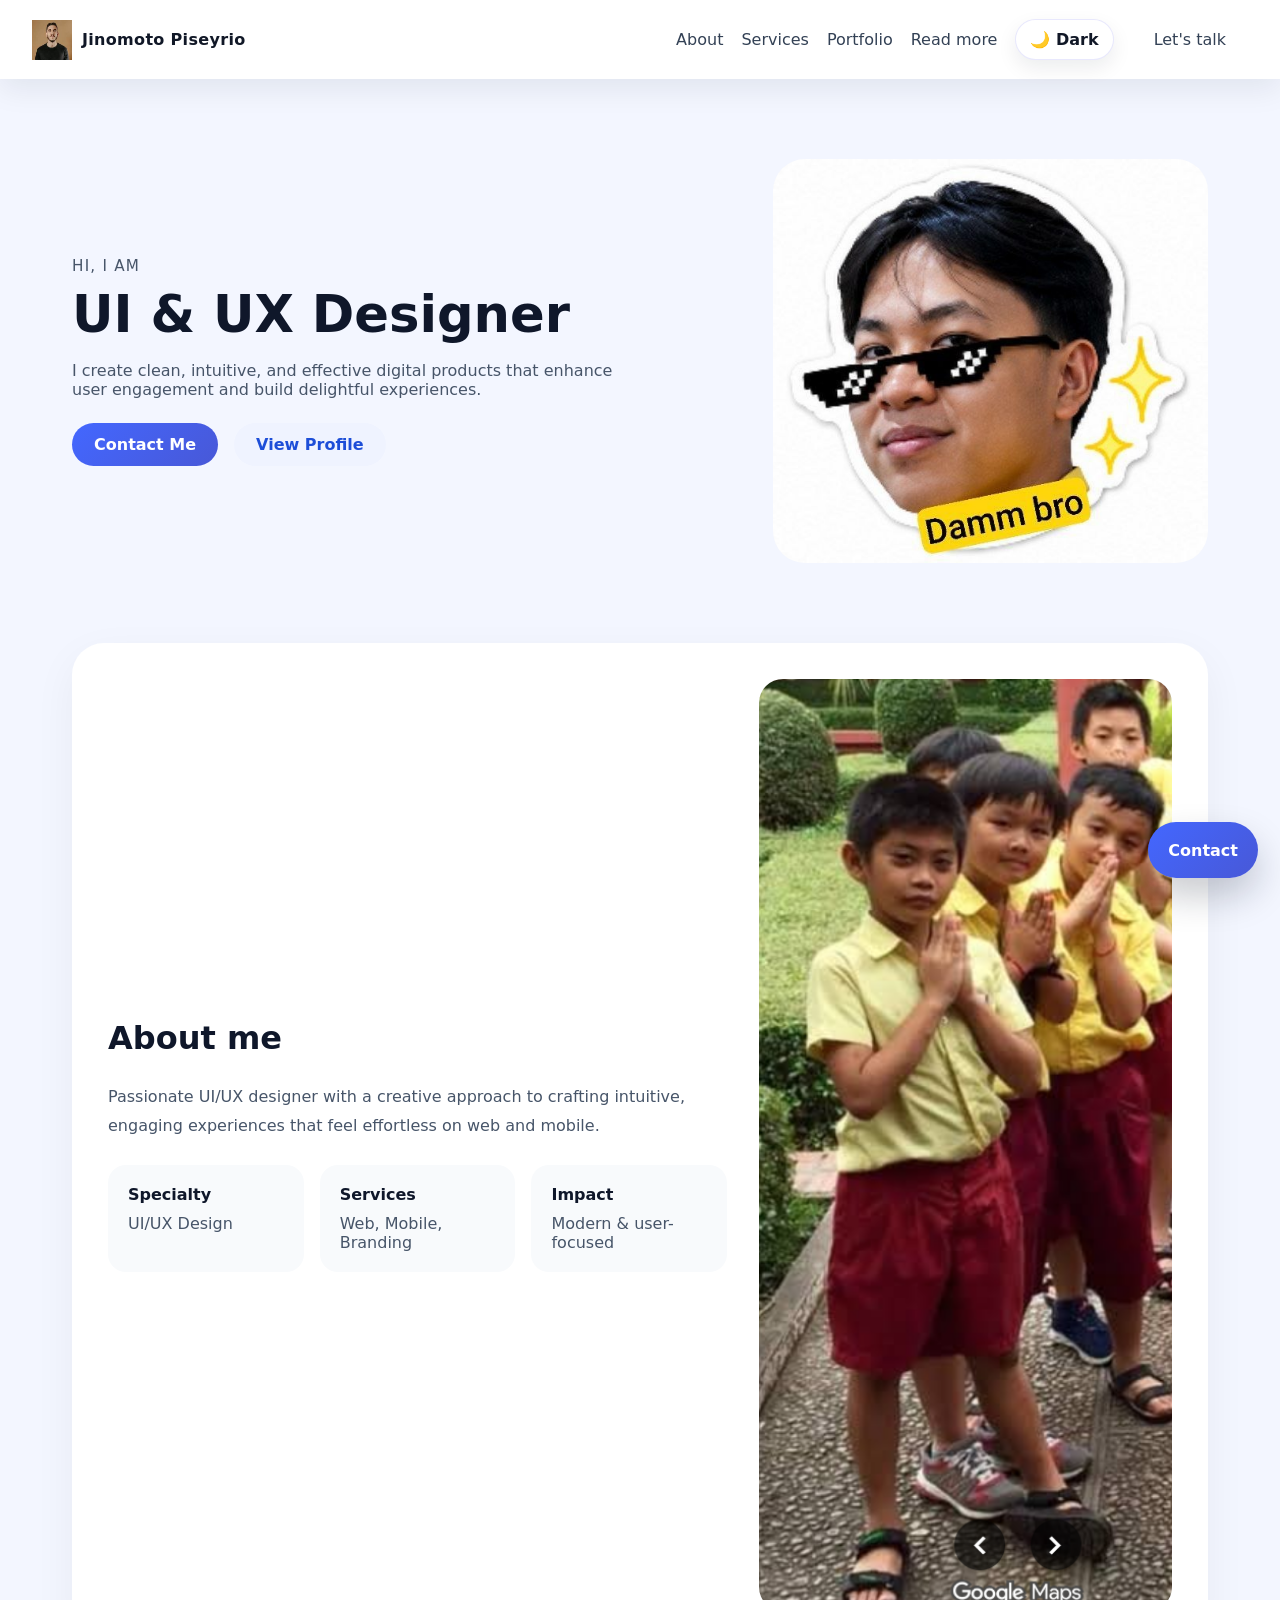
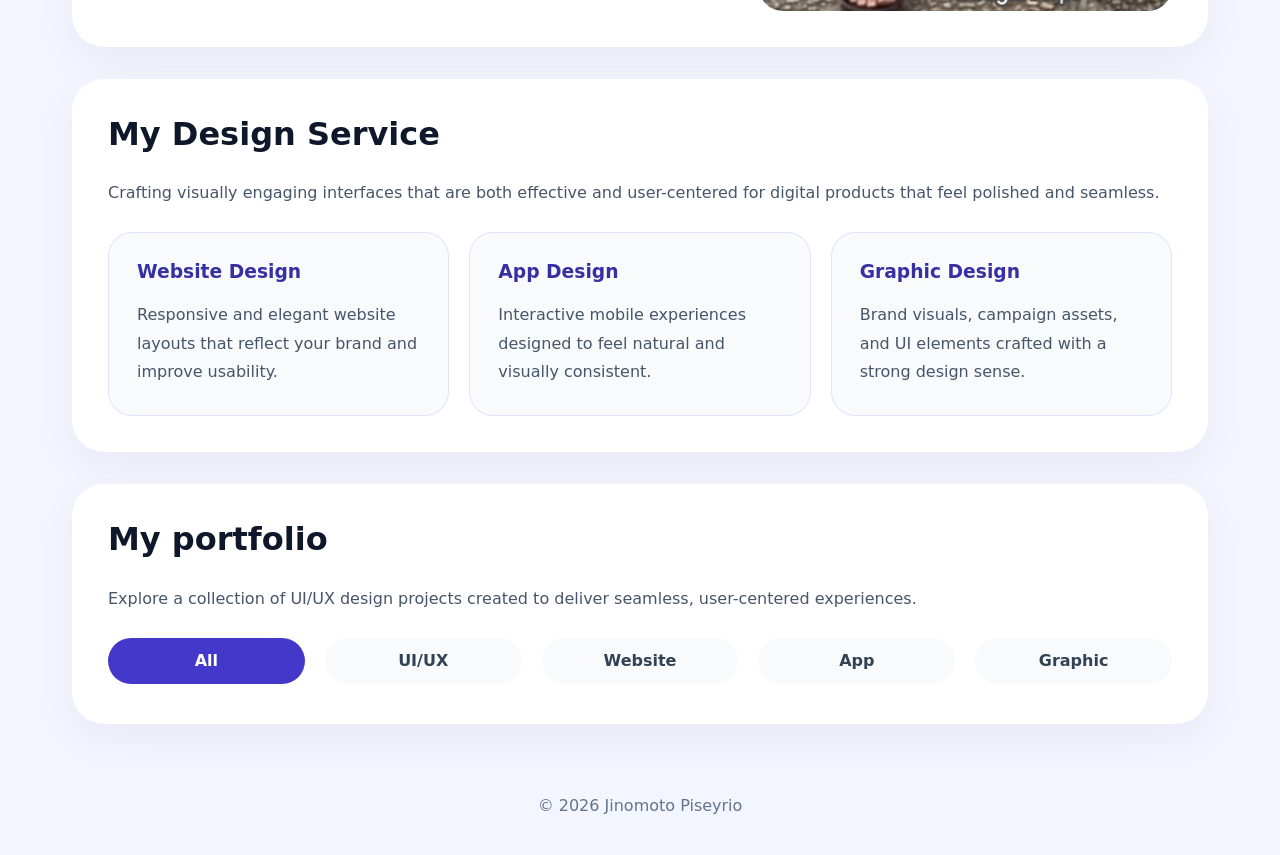
==== commit 7f2f4b31: "a little more of design and some other correction before go to sleep" ====
--- a/index.html
+++ b/index.html
@@ -1,4 +1,4 @@
-<!DOCTYPE html>
+<!doctype html>
 <html lang="en">
   <head>
     <meta charset="UTF-8" />
@@ -10,7 +10,12 @@
   <body>
     <header class="header">
       <a class="logo" href="index.html">
-        <img src="./asset/download.jpg" alt="Designer logo" width="40" height="40" />
+        <img
+          src="./asset/download.jpg"
+          alt="Designer logo"
+          width="40"
+          height="40"
+        />
         <span>Jinomoto Piseyrio</span>
       </a>
       <nav class="nav-menu">
@@ -18,6 +23,9 @@
         <a href="#services">Services</a>
         <a href="#portfolio">Portfolio</a>
         <a href="read-more.html">Read more</a>
+        <button class="theme-toggle" id="theme-toggle" type="button" aria-label="Switch color mode">
+          🌙 Dark
+        </button>
         <a class="btn-link" href="lets-talk.html">Let's talk</a>
       </nav>
     </header>
@@ -28,7 +36,8 @@
           <p class="hero-label">Hi, I am</p>
           <h1>UI & UX Designer</h1>
           <p class="hero-text">
-            I create clean, intuitive, and effective digital products that enhance user engagement and build delightful experiences.
+            I create clean, intuitive, and effective digital products that
+            enhance user engagement and build delightful experiences.
           </p>
           <div class="hero-actions">
             <a class="btn btn-primary" href="lets-talk.html">Contact Me</a>
@@ -44,7 +53,9 @@
         <div class="section-content">
           <h2>About me</h2>
           <p>
-            Passionate UI/UX designer with a creative approach to crafting intuitive, engaging experiences that feel effortless on web and mobile.
+            Passionate UI/UX designer with a creative approach to crafting
+            intuitive, engaging experiences that feel effortless on web and
+            mobile.
           </p>
           <div class="about-grid">
             <div class="about-card">
@@ -69,20 +80,30 @@
       <section id="services" class="section services-section">
         <h2>My Design Service</h2>
         <p class="section-intro">
-          Crafting visually engaging interfaces that are both effective and user-centered for digital products that feel polished and seamless.
+          Crafting visually engaging interfaces that are both effective and
+          user-centered for digital products that feel polished and seamless.
         </p>
         <div class="service-grid">
           <article class="service-card">
             <h3>Website Design</h3>
-            <p>Responsive and elegant website layouts that reflect your brand and improve usability.</p>
+            <p>
+              Responsive and elegant website layouts that reflect your brand and
+              improve usability.
+            </p>
           </article>
           <article class="service-card">
             <h3>App Design</h3>
-            <p>Interactive mobile experiences designed to feel natural and visually consistent.</p>
+            <p>
+              Interactive mobile experiences designed to feel natural and
+              visually consistent.
+            </p>
           </article>
           <article class="service-card">
             <h3>Graphic Design</h3>
-            <p>Brand visuals, campaign assets, and UI elements crafted with a strong design sense.</p>
+            <p>
+              Brand visuals, campaign assets, and UI elements crafted with a
+              strong design sense.
+            </p>
           </article>
         </div>
       </section>
@@ -90,7 +111,8 @@
       <section id="portfolio" class="section portfolio-section">
         <h2>My portfolio</h2>
         <p>
-          Explore a collection of UI/UX design projects created to deliver seamless, user-centered experiences.
+          Explore a collection of UI/UX design projects created to deliver
+          seamless, user-centered experiences.
         </p>
         <div class="portfolio-tags">
           <span class="tag active">All</span>
@@ -103,7 +125,13 @@
     </main>
 
     <footer class="footer">
-      <p>© 2026 Jinomoto Piseyrio · UI/UX Designer</p>
+      <p>© 2026 Jinomoto Piseyrio</p>
     </footer>
+
+    <a class="bottom-touch-btn" href="lets-talk.html" aria-label="Contact me">
+      Contact
+    </a>
+
+    <script src="script.js"></script>
   </body>
 </html>
--- a/style.css
+++ b/style.css
@@ -1,5 +1,35 @@
 * {
   box-sizing: border-box;
+}
+
+:root {
+  --bg: #f3f6ff;
+  --surface: #ffffff;
+  --surface-alt: #f8fafc;
+  --text: #111827;
+  --muted: #475569;
+  --heading: #0f172a;
+  --nav: #334155;
+  --border: rgba(99, 102, 241, 0.15);
+  --shadow: rgba(15, 23, 42, 0.08);
+  --section-shadow: rgba(15, 23, 42, 0.05);
+  --button-secondary-bg: #eff3ff;
+  --button-secondary-text: #1d4ed8;
+}
+
+body.dark {
+  --bg: #0f172a;
+  --surface: #111827;
+  --surface-alt: #1f2937;
+  --text: #f8fafc;
+  --muted: #cbd5e1;
+  --heading: #f8fafc;
+  --nav: #e2e8f0;
+  --border: rgba(148, 163, 184, 0.25);
+  --shadow: rgba(0, 0, 0, 0.35);
+  --section-shadow: rgba(0, 0, 0, 0.25);
+  --button-secondary-bg: #1e293b;
+  --button-secondary-text: #dbeafe;
 }
 
 html,
@@ -10,8 +40,9 @@
 
 body {
   font-family: Inter, system-ui, -apple-system, BlinkMacSystemFont, "Segoe UI", sans-serif;
-  background-color: #f3f6ff;
-  color: #111827;
+  background-color: var(--bg);
+  color: var(--text);
+  transition: background-color 0.3s ease, color 0.3s ease;
 }
 
 img {
@@ -40,8 +71,8 @@
   justify-content: space-between;
   gap: 24px;
   padding: 18px 32px;
-  background-color: #ffffff;
-  box-shadow: 0 10px 30px rgba(15, 23, 42, 0.08);
+  background-color: var(--surface);
+  box-shadow: 0 10px 30px var(--shadow);
 }
 
 .logo {
@@ -60,8 +91,25 @@
 }
 
 .nav-menu a {
-  color: #334155;
+  color: var(--nav);
   font-weight: 500;
+}
+
+.theme-toggle {
+  border: 1px solid var(--border);
+  background: var(--surface);
+  color: var(--text);
+  padding: 10px 14px;
+  border-radius: 999px;
+  font-weight: 600;
+  box-shadow: 0 8px 20px var(--shadow);
+  transition: transform 0.2s ease, box-shadow 0.2s ease;
+}
+
+.theme-toggle:hover,
+.theme-toggle:focus-visible {
+  transform: translateY(-1px);
+  box-shadow: 0 10px 24px var(--shadow);
 }
 
 .btn-link,
@@ -80,8 +128,8 @@
 }
 
 .btn-secondary {
-  background-color: #eff3ff;
-  color: #1d4ed8;
+  background-color: var(--button-secondary-bg);
+  color: var(--button-secondary-text);
 }
 
 .page-content {
@@ -104,7 +152,7 @@
 
 .hero-label {
   margin: 0 0 16px;
-  color: #475569;
+  color: var(--muted);
   font-size: 0.95rem;
   letter-spacing: 0.08em;
   text-transform: uppercase;
@@ -114,14 +162,14 @@
   margin: 0;
   font-size: clamp(3rem, 4vw, 4.5rem);
   line-height: 0.9;
-  color: #0f172a;
+  color: var(--heading);
 }
 
 .hero-text {
   margin: 24px 0;
   max-width: 580px;
   font-size: 1rem;
-  color: #475569;
+  color: var(--muted);
 }
 
 .hero-actions {
@@ -138,21 +186,21 @@
 }
 
 .section {
-  background: #ffffff;
+  background: var(--surface);
   border-radius: 32px;
   padding: 36px;
   margin-top: 32px;
-  box-shadow: 0 14px 44px rgba(15, 23, 42, 0.05);
+  box-shadow: 0 14px 44px var(--section-shadow);
 }
 
 .section h2 {
   margin-top: 0;
   font-size: 2rem;
-  color: #0f172a;
+  color: var(--heading);
 }
 
 .section p {
-  color: #475569;
+  color: var(--muted);
   font-size: 1rem;
   line-height: 1.8;
 }
@@ -172,7 +220,7 @@
 }
 
 .about-card {
-  background: #f8fafc;
+  background: var(--surface-alt);
   border-radius: 18px;
   padding: 20px;
 }
@@ -180,11 +228,11 @@
 .about-card strong {
   display: block;
   margin-bottom: 10px;
-  color: #0f172a;
+  color: var(--heading);
 }
 
 .about-card span {
-  color: #475569;
+  color: var(--muted);
 }
 
 .about-image img {
@@ -199,16 +247,51 @@
   gap: 20px;
 }
 
+.bottom-touch-btn {
+  position: fixed;
+  right: 22px;
+  bottom: 22px;
+  z-index: 20;
+  display: inline-flex;
+  align-items: center;
+  justify-content: center;
+  min-height: 56px;
+  padding: 0 20px;
+  border-radius: 999px;
+  background: linear-gradient(135deg, #4367ff 0%, #4858d7 100%);
+  color: #ffffff;
+  font-weight: 700;
+  box-shadow: 0 18px 36px rgba(15, 23, 42, 0.22);
+  text-decoration: none;
+  transition: transform 0.2s ease, box-shadow 0.2s ease;
+  
+}
+
+.bottom-touch-btn:hover,
+.bottom-touch-btn:focus-visible {
+  transform: translateY(-2px);
+  box-shadow: 0 24px 44px rgba(15, 23, 42, 0.26);
+}
+
+@media (max-width: 640px) {
+  .bottom-touch-btn {
+    right: 16px;
+    bottom: 16px;
+    min-height: 52px;
+    padding: 0 16px;
+  }
+}
+
 .service-grid {
   grid-template-columns: repeat(3, minmax(0, 1fr));
   margin-top: 24px;
 }
 
 .service-card {
-  border: 1px solid rgba(99, 102, 241, 0.15);
+  border: 1px solid var(--border);
   border-radius: 24px;
   padding: 28px;
-  background: #f8fafc;
+  background: var(--surface-alt);
 }
 
 .service-card h3 {
@@ -358,3 +441,7 @@
     gap: 12px;
   }
 }
+
+
+
+
